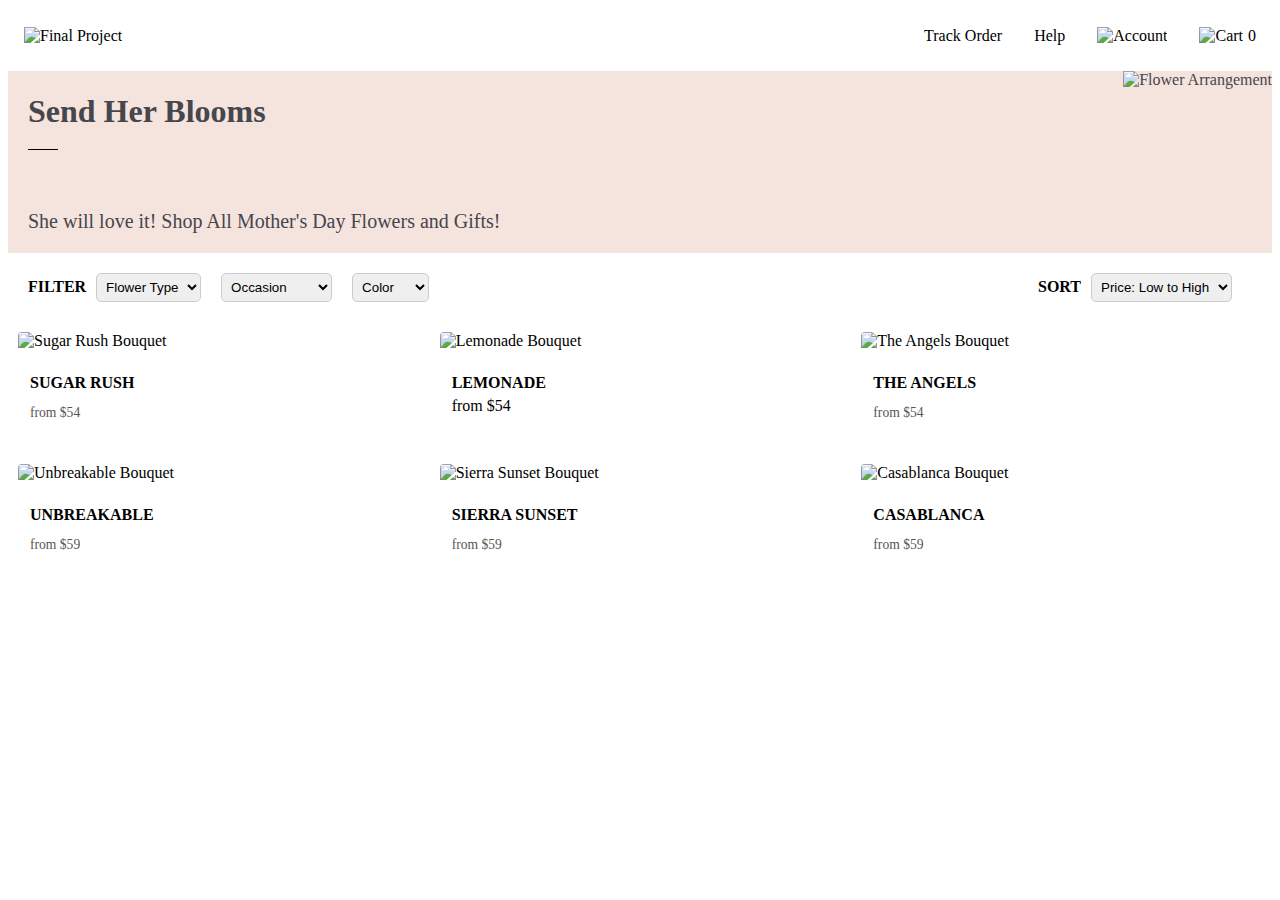
==== index.html @ d55541eb "finished front end" ====
<!DOCTYPE html>
<html lang="en">

<head>
  <meta charset="UTF-8" />
  <meta name="viewport" content="width=device-width, initial-scale=1.0" />
  <title>Document</title>
  <link rel="stylesheet" href="navbar.css">
  <link rel="stylesheet" href="styles.css">
</head>

<body>
  <ul class="topnav">
    <li><a class="logo" href="index.html"><img src="../assets/FinalProjectLogo.png" alt="Final Project"></a></li>
    <li class="right"><a href="TrackOrder.html"><img src="../assets/cart.svg" alt="Cart"><span
          id="cart-item-count">0</span></a></li>
    <li class="right"><a href="login.html"><img src="../assets/person.svg" alt="Account"></a></li>
    <li class="right"><a href="login.html">Help</a></li>
    <li class="right"><a href="TrackOrder.html">Track Order</a></li>
  </ul>

  <header class="header">
    <div class="header-text">
      <h1>Send Her Blooms</h1>
      <div class="divider"></div>
      <p>She will love it! Shop All Mother's Day Flowers and Gifts!</p>
    </div>
    <div class="header-image">
      <img src="../assets/bouqs.png" alt="Flower Arrangement">
    </div>
  </header>

  <div class="filters-bar">
    <div class="filters-selection">
      <label for="flower-type">FILTER</label>
      <select id="flower-type-select">
        <option class="placeholder" disabled selected>Flower Type</option>
        <option value="mixed">Mixed</option>
        <option value="roses">Roses</option>
        <option value="lilies">Lilies</option>
        <option value="tulips">Tulips</option>
        <option value="daisies">Daisies</option>
      </select>

      <select id="occasion-select">
        <option class="placeholder" disabled selected>Occasion</option>
        <option value="mothersday">Mother's Day</option>
        <option value="birthday">Birthday</option>
        <option value="thankyou">Thank You</option>
      </select>

      <select id="color-select">
        <option class="placeholder" disabled selected>Color</option>
        <option value="red">Red</option>
        <option value="yellow">Yellow</option>
        <option value="green">Green</option>
        <option value="orange">Orange</option>
      </select>
    </div>

    <div class="sorting-options">
      <label for="sort">SORT</label>
      <select id="sorting-select">
        <option value="price-low-high">Price: Low to High</option>
        <option value="price-high-low">Price: High to Low</option>
      </select>
    </div>
  </div>

  <div class="flower-products-grid">
    <div id="flower-rose-red" class="flower-product-card" data-flower-type="roses" data-occasion="mothersday"
      data-color="red" data-price="54">
      <a href="AddingToBasket.html?productId=1" class="flower-product-link">
        <img src="../assets/SugarRush.jpg" alt="Sugar Rush Bouquet" class="flower-product-image">
        <div class="flower-product-info">
          <h3 class="flower-product-name">SUGAR RUSH</h3>
          <p class="flower-product-price">from $54</p>
        </div>
      </a>
    </div>

    <div id="flower-mixed-yellow" class="flower-product-card" data-flower-type="mixed" data-occasion="birthday"
      data-color="yellow" data-price="54">
      <a href="AddingToBasket.html?productId=2" class="flower-product-link">
        <img src="../assets/Lemonade.jpg" alt="Lemonade Bouquet" class="flower-product-image">
        <div class="flower-product-info">
          <h3 class="flower-product-name">LEMONADE</h3 class="flower-product-price">from $54</p>
        </div>
      </a>
    </div>

    <div id="flower-lily-red" class="flower-product-card" data-flower-type="lilies" data-occasion="mothersday"
      data-color="red" data-price="54">
      <a href="AddingToBasket.html?productId=3" class="flower-product-link">
        <img src="../assets/TheAngels.jpg" alt="The Angels Bouquet" class="flower-product-image">
        <div class="flower-product-info">
          <h3 class="flower-product-name">THE ANGELS</h3>
          <p class="flower-product-price">from $54</p>
        </div>
      </a>
    </div>

    <div id="flower-daisy-green" class="flower-product-card" data-flower-type="daisies" data-occasion="birthday"
      data-color="green" data-price="59">
      <a href="AddingToBasket.html?productId=4" class="flower-product-link">
        <img src="../assets/Unbreakable.jpg" alt="Unbreakable Bouquet" class="flower-product-image">
        <div class="flower-product-info">
          <h3 class="flower-product-name">UNBREAKABLE</h3>
          <p class="flower-product-price">from $59</p>
        </div>
      </a>
    </div>

    <div id="flower-mixed-red" class="flower-product-card" data-flower-type="mixed" data-occasion="thankyou"
      data-color="red" data-price="59">
      <a href="AddingToBasket.html?productId=5" class="flower-product-link">
        <img src="../assets/SierraSunset.jpg" alt="Sierra Sunset Bouquet" class="flower-product-image">
        <div class="flower-product-info">
          <h3 class="flower-product-name">SIERRA SUNSET</h3>
          <p class="flower-product-price">from $59</p>
        </div>
      </a>
    </div>

    <div id="flower-tulip-green" class="flower-product-card" data-flower-type="tulips" data-occasion="mothersday"
      data-color="green" data-price="59">
      <a href="AddingToBasket.html?productId=6" class="flower-product-link">
        <img src="../assets/Casablanca.jpg" alt="Casablanca Bouquet" class="flower-product-image">
        <div class="flower-product-info">
          <h3 class="flower-product-name">CASABLANCA</h3>
          <p class="flower-product-price">from $59</p>
        </div>
      </a>
    </div>
  </div>

  <script src="script.js"></script>
  <script src="configuration.js"></script>
</body>

</html>
---- navbar.css ----
ul.topnav {
    list-style-type: none;
    margin-top: 1%;
    margin-bottom: 1%;
    padding: 0;
    overflow: hidden;
    background-color: white;
  }
  
  ul.topnav li {float: left;}

  .logo img{
    width: 60px;
    padding: 0%;
    border: none;
  }
  
  ul.topnav li a {
    display: block;
    color: black;
    text-align: center;
    padding: 14px 16px;
    text-decoration: none;
  }
  
  
  ul.topnav li a.active {background-color:#af412a; }
  
  ul.topnav li.right {float: right;}
  
  @media screen and (max-width: 600px) {
    ul.topnav li.right, 
    ul.topnav li {float: none;}
  }
---- styles.css ----
.header {
  display: flex;
  align-items: stretch;
  justify-content: space-between;
  background-color: #F5E3DD;
  padding-left: 20px;
  color: #46464D;
}

.header p {
  margin-top: 80px;
  font-size: 20px;
}

.header-text {
  position: relative;
}

.divider {
  position: absolute;
  top: 40%;
  left: 0;
  width: 30px;
  border-bottom: 1px solid black;
  margin-top: 5px;
}

.header-image {
  flex: none;
  align-self: stretch;
}

.header-image img {
  height: 250px;
  width: auto;
}

.filters-bar {
  display: flex;
  justify-content: space-between;
  align-items: center;
  padding: 20px;
}

.filters-selection,
.sorting-options {
  display: flex;
  align-items: center;
}

.filters-selection label,
.sorting-options label {
  margin-right: 10px;
  font-weight: bold;
}

.filters-selection select,
.sorting-options select {
  padding: 5px;
  margin-right: 20px;
  border: 1px solid #ccc;
  border-radius: 5px;
}

.sorting-options {
  margin-left: auto;
}

@media (max-width: 768px) {
  .filters-bar {
    flex-direction: column;
  }

  .filters-selection,
  .sorting-options {
    width: 100%;
    justify-content: start;
    margin-bottom: 10px;
  }

  .filters-selection select,
  .sorting-options select {
    margin-right: 0;
    margin-bottom: 10px;
  }
}

#cart-item-count {
  padding-left: 5px;
}

.flower-products-grid {
  display: grid;
  grid-template-columns: repeat(3, 1fr);
  grid-gap: 1px;
  padding: 0px;
}

.flower-product-card {
  border-radius: 4px;
  overflow: hidden;
  margin: 10px;
  width: 400px;
}

.flower-product-link {
  text-decoration: none;
  color: inherit;
}

.flower-product-image {
  width: 100%;
  height: auto;
  display: block;
}

.flower-product-info {
  padding: 8px 12px;
}

.flower-product-name {
  font-size: 1em;
  margin-bottom: 5px;
}

.flower-product-price {
  font-size: 0.85em;
  color: #555;
  font-weight: 6%;
}

@media (max-width: 600px) {
  .flower-product-card {
    width: 100%;
    margin: 10px 0;
  }
}
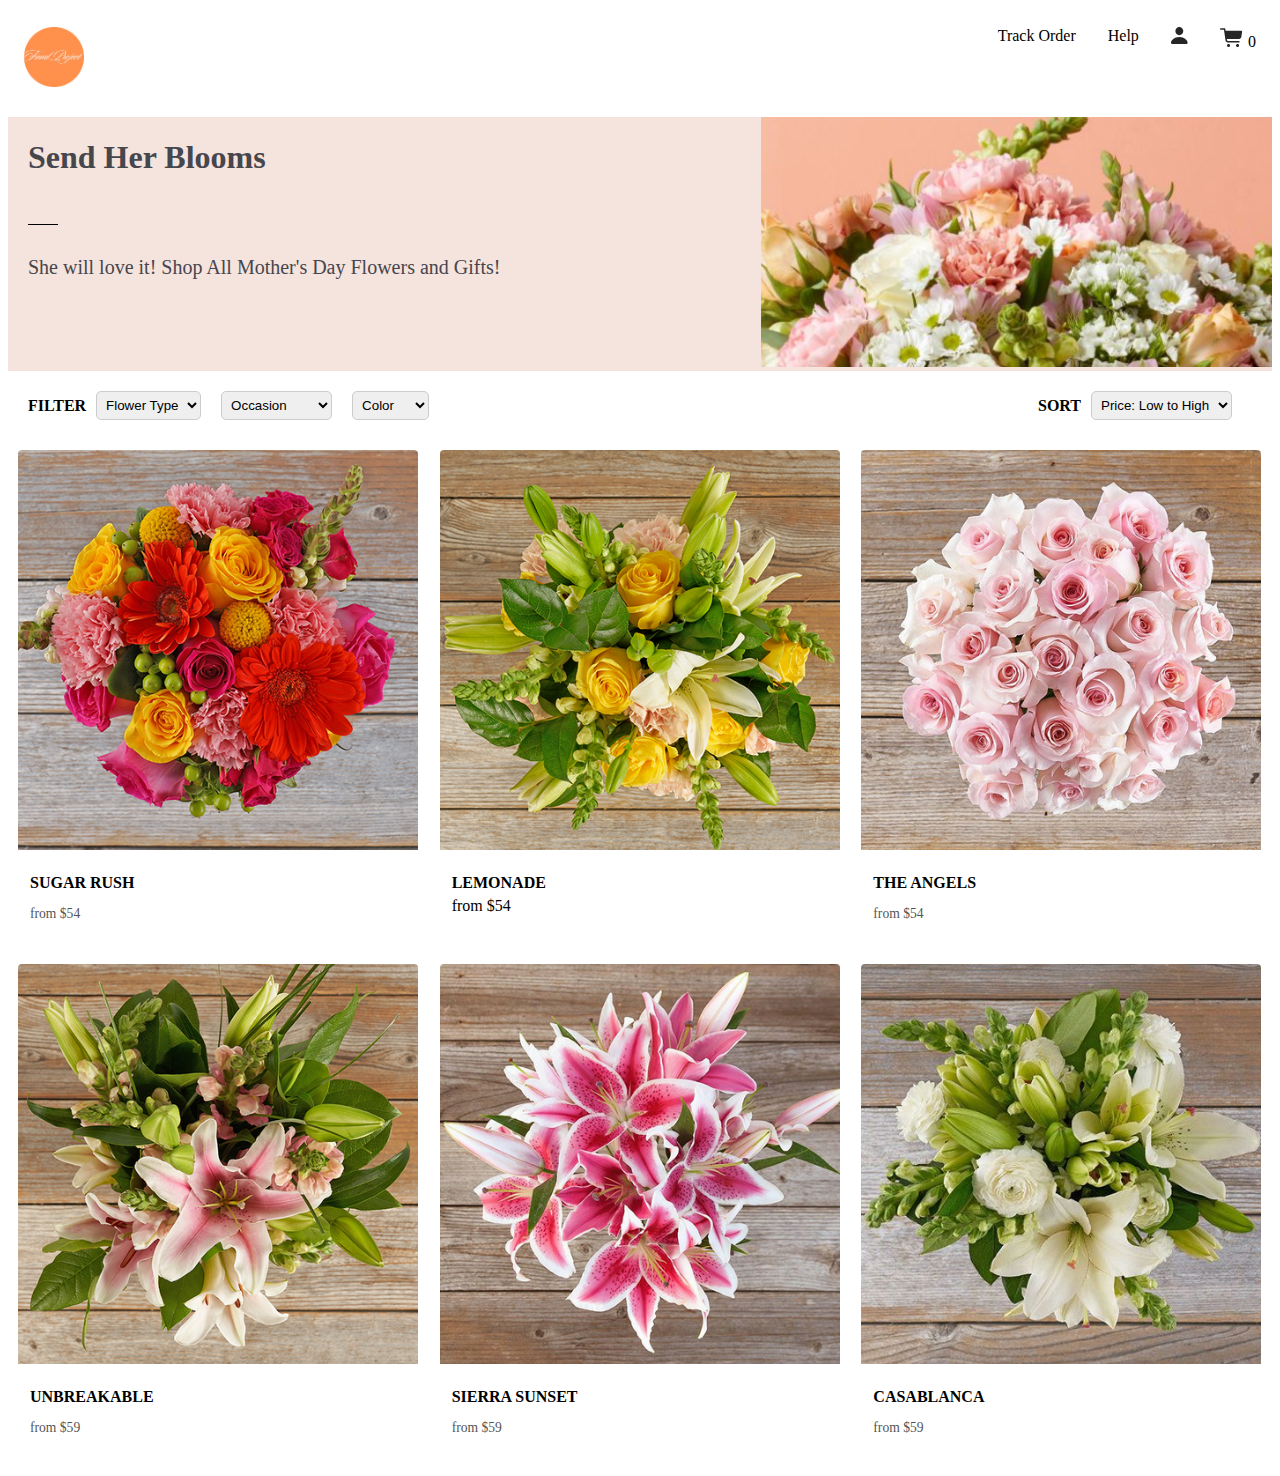
==== commit 6f33aa3b: "finished" ====
--- a/index.html
+++ b/index.html
@@ -11,10 +11,10 @@
 
 <body>
   <ul class="topnav">
-    <li><a class="logo" href="index.html"><img src="../assets/FinalProjectLogo.png" alt="Final Project"></a></li>
-    <li class="right"><a href="TrackOrder.html"><img src="../assets/cart.svg" alt="Cart"><span
+    <li><a class="logo" href="index.html"><img src="../Assets/FinalProjectLogo.png" alt="Final Project"></a></li>
+    <li class="right"><a href="TrackOrder.html"><img src="../Assets/cart.svg" alt="Cart"><span
           id="cart-item-count">0</span></a></li>
-    <li class="right"><a href="login.html"><img src="../assets/person.svg" alt="Account"></a></li>
+    <li class="right"><a href="login.html"><img src="../Assets/person.svg" alt="Account"></a></li>
     <li class="right"><a href="login.html">Help</a></li>
     <li class="right"><a href="TrackOrder.html">Track Order</a></li>
   </ul>
@@ -26,7 +26,7 @@
       <p>She will love it! Shop All Mother's Day Flowers and Gifts!</p>
     </div>
     <div class="header-image">
-      <img src="../assets/bouqs.png" alt="Flower Arrangement">
+      <img src="../Assets/bouqs.png" alt="Flower Arrangement">
     </div>
   </header>
 
@@ -71,7 +71,7 @@
     <div id="flower-rose-red" class="flower-product-card" data-flower-type="roses" data-occasion="mothersday"
       data-color="red" data-price="54">
       <a href="AddingToBasket.html?productId=1" class="flower-product-link">
-        <img src="../assets/SugarRush.jpg" alt="Sugar Rush Bouquet" class="flower-product-image">
+        <img src="../Assets/SugarRush.jpg" alt="Sugar Rush Bouquet" class="flower-product-image">
         <div class="flower-product-info">
           <h3 class="flower-product-name">SUGAR RUSH</h3>
           <p class="flower-product-price">from $54</p>
@@ -82,7 +82,7 @@
     <div id="flower-mixed-yellow" class="flower-product-card" data-flower-type="mixed" data-occasion="birthday"
       data-color="yellow" data-price="54">
       <a href="AddingToBasket.html?productId=2" class="flower-product-link">
-        <img src="../assets/Lemonade.jpg" alt="Lemonade Bouquet" class="flower-product-image">
+        <img src="../Assets/Lemonade.jpg" alt="Lemonade Bouquet" class="flower-product-image">
         <div class="flower-product-info">
           <h3 class="flower-product-name">LEMONADE</h3 class="flower-product-price">from $54</p>
         </div>
@@ -92,7 +92,7 @@
     <div id="flower-lily-red" class="flower-product-card" data-flower-type="lilies" data-occasion="mothersday"
       data-color="red" data-price="54">
       <a href="AddingToBasket.html?productId=3" class="flower-product-link">
-        <img src="../assets/TheAngels.jpg" alt="The Angels Bouquet" class="flower-product-image">
+        <img src="../Assets/TheAngels.jpg" alt="The Angels Bouquet" class="flower-product-image">
         <div class="flower-product-info">
           <h3 class="flower-product-name">THE ANGELS</h3>
           <p class="flower-product-price">from $54</p>
@@ -103,7 +103,7 @@
     <div id="flower-daisy-green" class="flower-product-card" data-flower-type="daisies" data-occasion="birthday"
       data-color="green" data-price="59">
       <a href="AddingToBasket.html?productId=4" class="flower-product-link">
-        <img src="../assets/Unbreakable.jpg" alt="Unbreakable Bouquet" class="flower-product-image">
+        <img src="../Assets/Unbreakable.jpg" alt="Unbreakable Bouquet" class="flower-product-image">
         <div class="flower-product-info">
           <h3 class="flower-product-name">UNBREAKABLE</h3>
           <p class="flower-product-price">from $59</p>
@@ -114,7 +114,7 @@
     <div id="flower-mixed-red" class="flower-product-card" data-flower-type="mixed" data-occasion="thankyou"
       data-color="red" data-price="59">
       <a href="AddingToBasket.html?productId=5" class="flower-product-link">
-        <img src="../assets/SierraSunset.jpg" alt="Sierra Sunset Bouquet" class="flower-product-image">
+        <img src="../Assets/SierraSunset.jpg" alt="Sierra Sunset Bouquet" class="flower-product-image">
         <div class="flower-product-info">
           <h3 class="flower-product-name">SIERRA SUNSET</h3>
           <p class="flower-product-price">from $59</p>
@@ -125,7 +125,7 @@
     <div id="flower-tulip-green" class="flower-product-card" data-flower-type="tulips" data-occasion="mothersday"
       data-color="green" data-price="59">
       <a href="AddingToBasket.html?productId=6" class="flower-product-link">
-        <img src="../assets/Casablanca.jpg" alt="Casablanca Bouquet" class="flower-product-image">
+        <img src="../Assets/Casablanca.jpg" alt="Casablanca Bouquet" class="flower-product-image">
         <div class="flower-product-info">
           <h3 class="flower-product-name">CASABLANCA</h3>
           <p class="flower-product-price">from $59</p>
